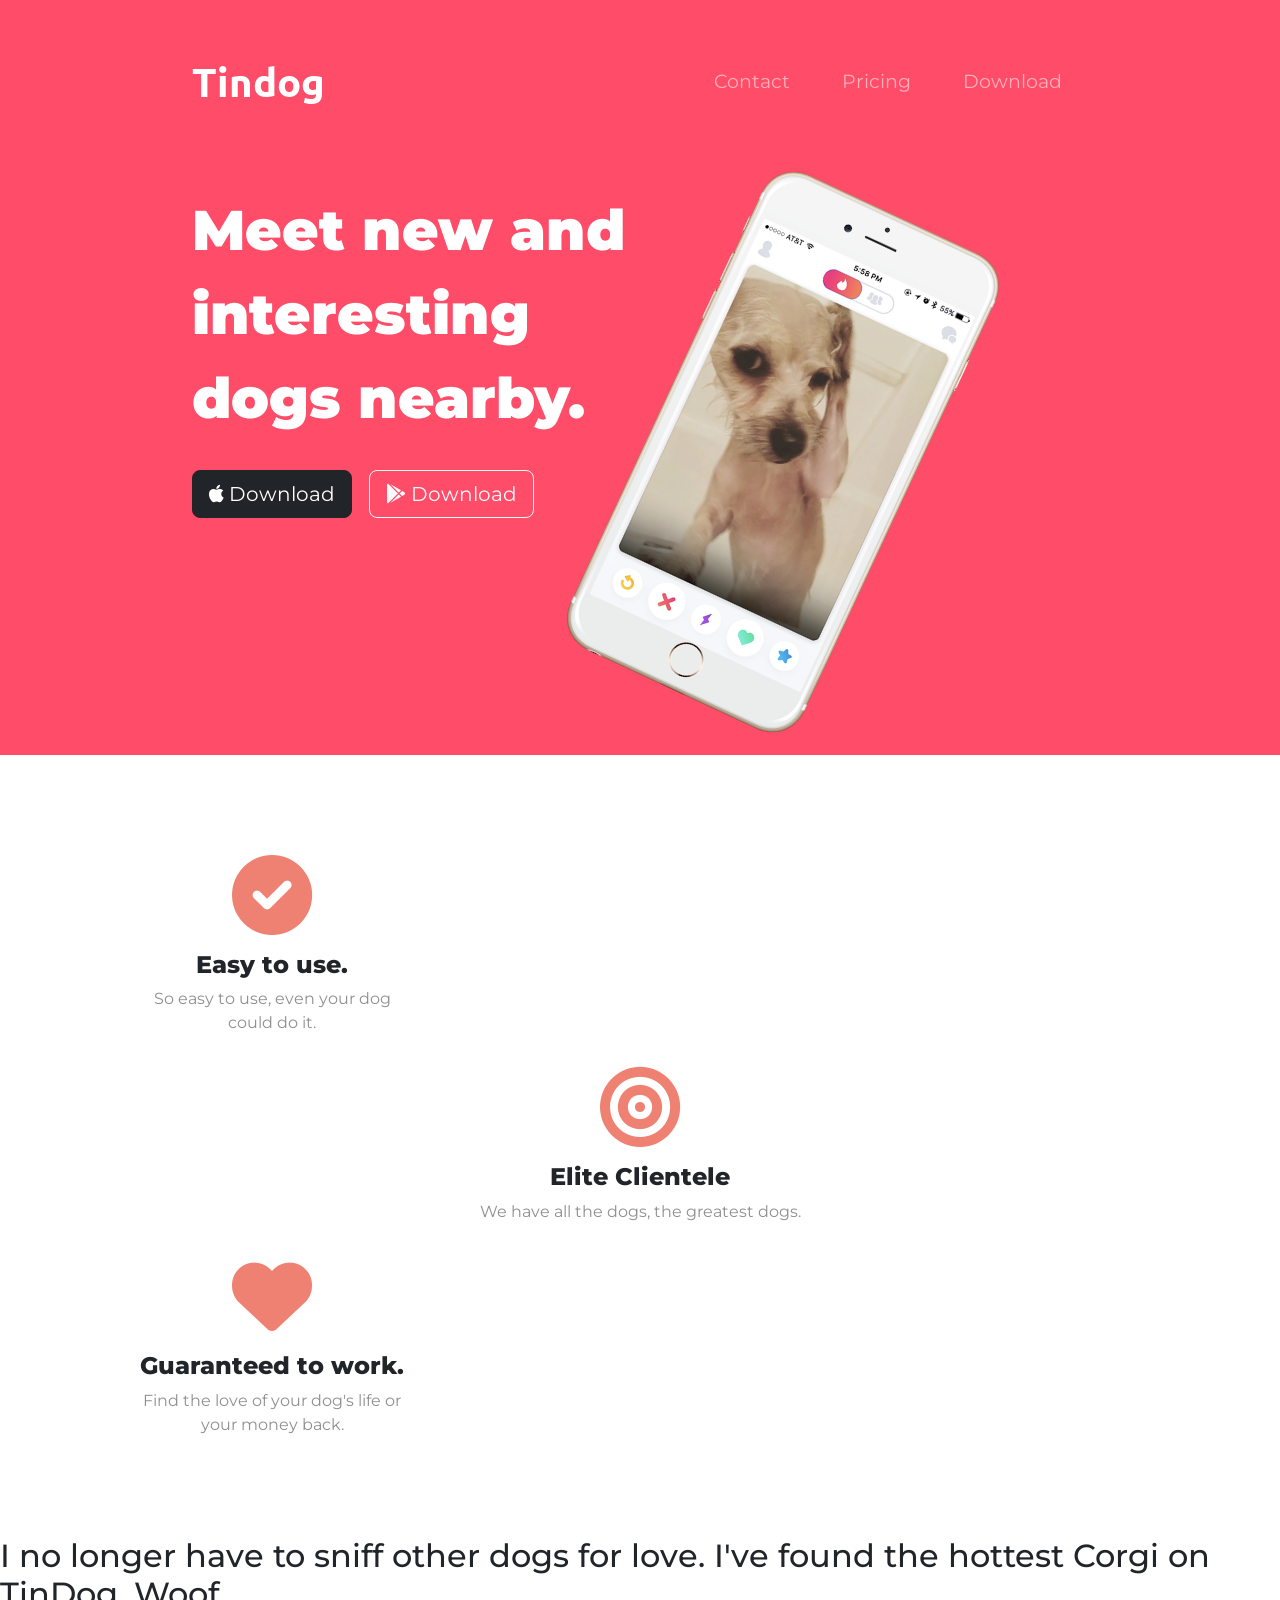
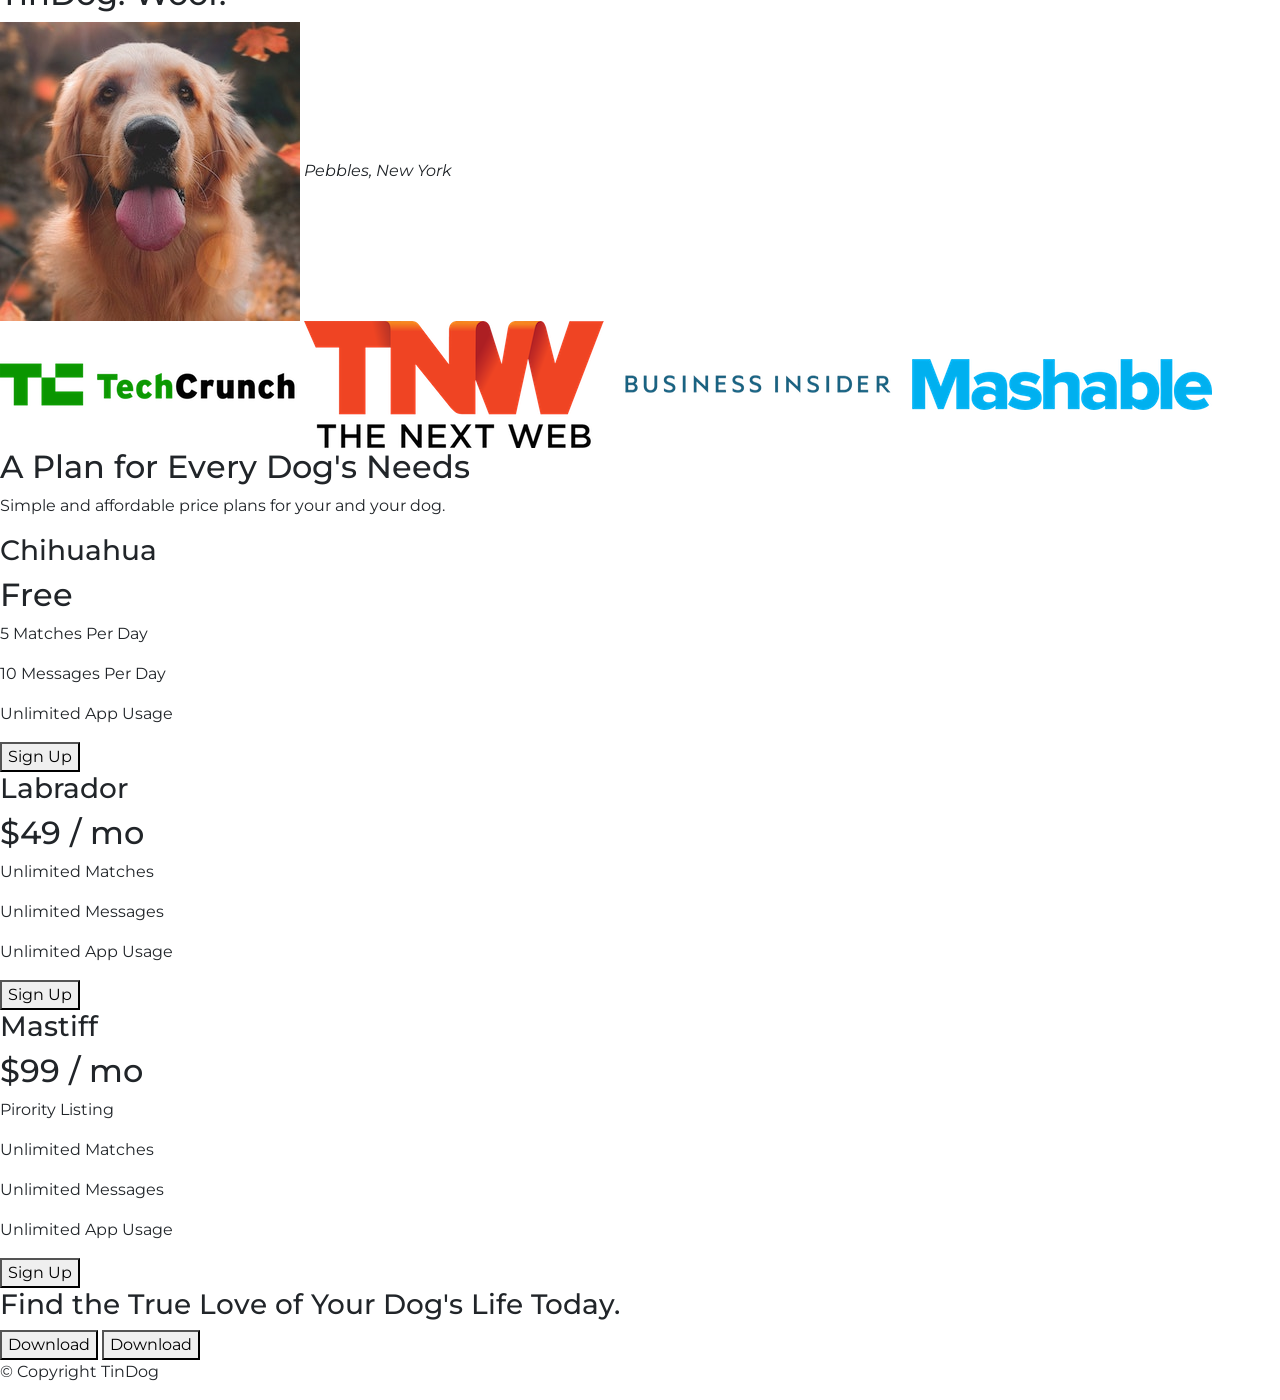
==== TinDog-Start-master/index.html @ bbd8ccd5 "tindog" ====
<!DOCTYPE html>
<html>

<head>
  <meta charset="utf-8">
  <title>TinDog</title>
  <!-- google font -->
  <link href="https://fonts.googleapis.com/css2?family=Montserrat:wght@100;300;400;500;800;900&family=Ubuntu:wght@300;400;700&display=swap" rel="stylesheet">
  <!-- font awesome -->

  <link rel="stylesheet" href="https://cdnjs.cloudflare.com/ajax/libs/font-awesome/6.0.0/css/all.min.css">
  <!-- css selector -->
  <link href="https://cdn.jsdelivr.net/npm/bootstrap@5.2.3/dist/css/bootstrap.min.css" rel="stylesheet" integrity="sha384-rbsA2VBKQhggwzxH7pPCaAqO46MgnOM80zW1RWuH61DGLwZJEdK2Kadq2F9CUG65" crossorigin="anonymous">
<script src="https://cdn.jsdelivr.net/npm/bootstrap@5.2.3/dist/js/bootstrap.bundle.min.js" integrity="sha384-kenU1KFdBIe4zVF0s0G1M5b4hcpxyD9F7jL+jjXkk+Q2h455rYXK/7HAuoJl+0I4" crossorigin="anonymous"></script>
  <!-- script -->
  <script src="https://cdn.jsdelivr.net/npm/bootstrap@5.1.3/dist/js/bootstrap.bundle.min.js" integrity="sha384-ka7Sk0Gln4gmtz2MlQnikT1wXgYsOg+OMhuP+IlRH9sENBO0LRn5q+8nbTov4+1p" crossorigin="anonymous"></script>
  <link rel="stylesheet" href="css/styles.css">

  
  
</head>

<body>

  <section id="title" ">
    <div class="container-fluid">
    <nav class="navbar  navbar-expand-lg navbar-dark">
      <a class="navbar-brand" hgef="">Tindog</a>
       <button class="navbar-toggler" type="button" data-bs-toggle="collapse" data-bs-target="#navbarSupportedContent" aria-controls="navbarSupportedContent" aria-expanded="false" aria-label="Toggle navigation">
      <span class="navbar-toggler-icon"></span>
    </button>
    <div class="collapse navbar-collapse" id="navbarSupportedContent">
      <ul class="navbar-nav ms-auto">
          <li class="nav-item">
              <a class="nav-link" href="">Contact</a>
          </li>
          <li class="nav-item">
              <a class="nav-link" href="">Pricing</a>
          </li>
          <li class="nav-item">
              <a class="nav-link" href="">Download</a>
          </li>
      </ul>
   </div>
  </nav>




    
    <div class="row">
      <div class="col-lg-6">
        <h1>Meet new and interesting dogs nearby.</h1>
        <button type="button" class="btn btn-dark btn-lg" id="down-btn"><i class="fa-brands fa-apple"></i> Download</button>
        <button type="button" class="btn btn-outline-light btn-lg" id="down-btn"><i class="fa-brands fa-google-play"></i> Download</button>
      </div>
      <div class="col-lg-6">
        <img class="phone-img" src="images/iphone6.png" alt="iphone-mockup">
      </div>
    </div>

    </div>

  </section>



  <section id="features">
    <div class="row">
      <div class="col-lg-4 " >
        <i class="fa-sharp fa-solid fa-circle-check "style="color: #ef8172;"></i>

    <h3 class="hf">Easy to use.</h3>
    <p class="pp">So easy to use, even your dog could do it.</p>

      </div>
      <div class="col-lg- hfc" >
        <i class="fa-solid fa-bullseye" style="color: #ef8172;"></i>
    <h3 class="hf">Elite Clientele</h3>
    <p class="pp">We have all the dogs, the greatest dogs.</p>

        
      </div>
      <div class="col-lg-4 hfc" >
        <i class="fa-solid fa-heart" style="color: #ef8172;"></i>
    <h3 class="hf">Guaranteed to work.</h3>
    <p class="pp">Find the love of your dog's life or your money back.</p>
      </div>


    </div>
    

    
    

  </section>


  <!-- Testimonials -->

  <section id="testimonials">

    <h2>I no longer have to sniff other dogs for love. I've found the hottest Corgi on TinDog. Woof.</h2>
    <img src="images/dog-img.jpg" alt="dog-profile">
    <em>Pebbles, New York</em>

    <!-- <h2 class="testimonial-text">My dog used to be so lonely, but with TinDog's help, they've found the love of their life. I think.</h2>
    <img class="testimonial-image" src="images/lady-img.jpg" alt="lady-profile">
    <em>Beverly, Illinois</em> -->

  </section>


  <!-- Press -->

  <section id="press">
    <img src="images/TechCrunch.png " alt="tc-logo">
    <img src="images/tnw.png" alt="tnw-logo">
    <img src="images/bizinsider.png" alt="biz-insider-logo">
    <img src="images/mashable.png" alt="mashable-logo">

  </section>


  <!-- Pricing -->

  <section id="pricing">

    <h2>A Plan for Every Dog's Needs</h2>
    <p>Simple and affordable price plans for your and your dog.</p>


    <h3>Chihuahua</h3>
    <h2>Free</h2>
    <p>5 Matches Per Day</p>
    <p>10 Messages Per Day</p>
    <p>Unlimited App Usage</p>
    <button type="button">Sign Up</button>


    <h3>Labrador</h3>
    <h2>$49 / mo</h2>
    <p>Unlimited Matches</p>
    <p>Unlimited Messages</p>
    <p>Unlimited App Usage</p>
    <button type="button">Sign Up</button>


    <h3>Mastiff</h3>
    <h2>$99 / mo</h2>
    <p>Pirority Listing</p>
    <p>Unlimited Matches</p>
    <p>Unlimited Messages</p>
    <p>Unlimited App Usage</p>
    <button type="button">Sign Up</button>

  </section>


  <!-- Call to Action -->

  <section id="cta">

    <h3>Find the True Love of Your Dog's Life Today.</h3>
    <button type="button">Download</button>
    <button type="button">Download</button>

  </section>


  <!-- Footer -->

  <footer id="footer">

    <p>© Copyright TinDog</p>

  </footer>


</body>

</html>
---- TinDog-Start-master/css/styles.css ----
body{
    font-family: 'Montserrat', sans-serif;
    
}
#title{background-color: #ff4c68;
    color: #ffffff;

}


h1{
    font-family: 'Montserrat', sans-serif;
    font-weight: 900;
    
    font-size: 3.5rem;
    line-height: 1.5;
    
}
/* Nav bar */
.navbar-brand{
    font-family: 'Ubuntu', sans-serif;
    font-size: 2.5rem;
    font-weight: bold;
}
.navbar{
    padding-bottom: 4.5rem;
}


.container-fluid{
    padding: 3% 15%;
}
.nav-item{
    padding: 0 18px;
}
.nav-link{
    font-size: 1.2rem;
    font-family: 'Montserrat', sans-serif;
    font-weight: 400;


}
/* down dutton */

#down-btn{
    margin:5% 3% 5% 0;
}
/* phone-img */
.phone-img{
    width: 60%;
    transform:rotate(25deg) ;
}


/* features */
#features{
        text-align: center;
        padding: 100px;
}
.hfc{
    padding-top: 2rem;
}

.fa-solid{
    font-size: 5rem;
    padding-bottom: 1rem;
}
.hf{
    font-size: 1.5rem;
    font-weight: 800;
}
.pp{
    width: 75%;
    margin: auto;
    color: #8f8f8f;
}
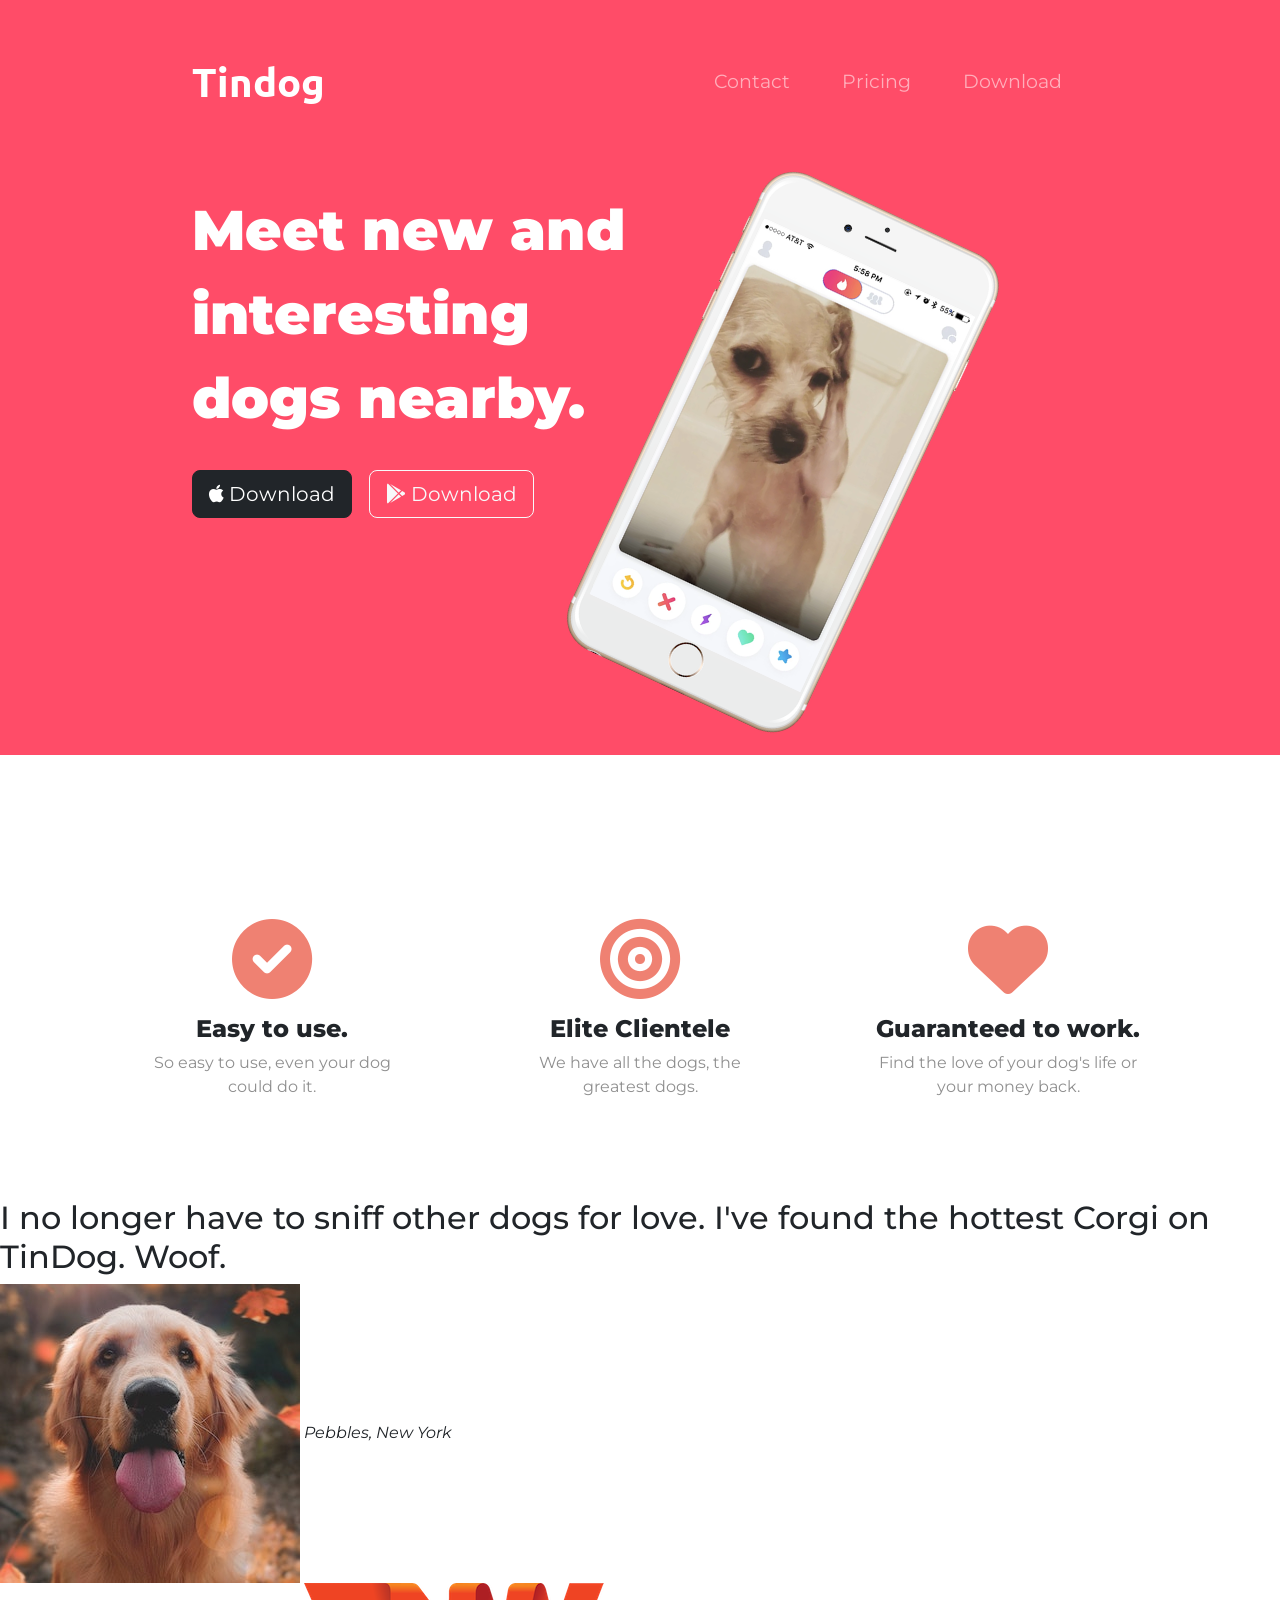
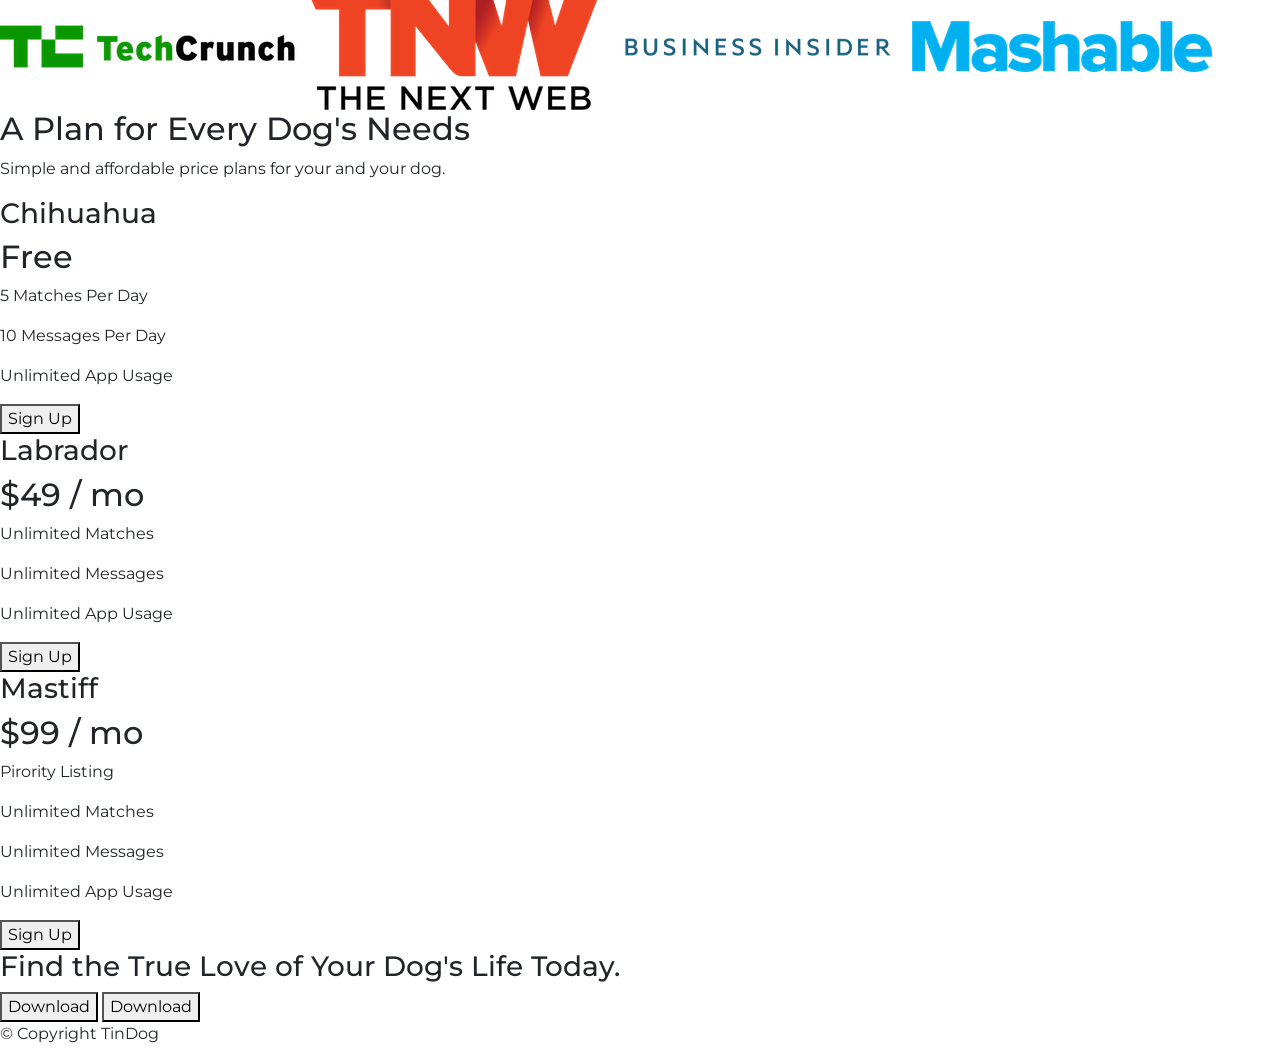
==== commit 1e561416: "features is committed" ====
--- a/TinDog-Start-master/index.html
+++ b/TinDog-Start-master/index.html
@@ -67,22 +67,22 @@
 
   <section id="features">
     <div class="row">
-      <div class="col-lg-4 " >
-        <i class="fa-sharp fa-solid fa-circle-check "style="color: #ef8172;"></i>
+      <div class="col-lg-4 hfc " >
+        <i class="fa-sharp fa-solid fa-circle-check " id="ico"></i>
 
     <h3 class="hf">Easy to use.</h3>
     <p class="pp">So easy to use, even your dog could do it.</p>
 
       </div>
-      <div class="col-lg- hfc" >
-        <i class="fa-solid fa-bullseye" style="color: #ef8172;"></i>
+      <div class="col-lg-4 hfc" >
+        <i class="fa-solid fa-bullseye" id="ico"></i>
     <h3 class="hf">Elite Clientele</h3>
     <p class="pp">We have all the dogs, the greatest dogs.</p>
 
         
       </div>
       <div class="col-lg-4 hfc" >
-        <i class="fa-solid fa-heart" style="color: #ef8172;"></i>
+        <i class="fa-solid fa-heart"id="ico"></i>
     <h3 class="hf">Guaranteed to work.</h3>
     <p class="pp">Find the love of your dog's life or your money back.</p>
       </div>
@@ -115,10 +115,10 @@
   <!-- Press -->
 
   <section id="press">
-    <img src="images/TechCrunch.png " alt="tc-logo">
-    <img src="images/tnw.png" alt="tnw-logo">
-    <img src="images/bizinsider.png" alt="biz-insider-logo">
-    <img src="images/mashable.png" alt="mashable-logo">
+    <img class="press-logo" src="images/TechCrunch.png " alt="tc-logo">
+    <img class="press-logo" src="images/tnw.png" alt="tnw-logo">
+    <img class="press-logo" src="images/bizinsider.png" alt="biz-insider-logo">
+    <img class="press-logo" src="images/mashable.png" alt="mashable-logo">
 
   </section>
 
--- a/TinDog-Start-master/css/styles.css
+++ b/TinDog-Start-master/css/styles.css
@@ -58,7 +58,7 @@
         padding: 100px;
 }
 .hfc{
-    padding-top: 2rem;
+    padding-top: 4rem;
 }
 
 .fa-solid{
@@ -73,4 +73,10 @@
     width: 75%;
     margin: auto;
     color: #8f8f8f;
+}#ico{
+    color: #ef8172;
+}
+#ico:hover{
+    color: #ff4c68;
+
 }
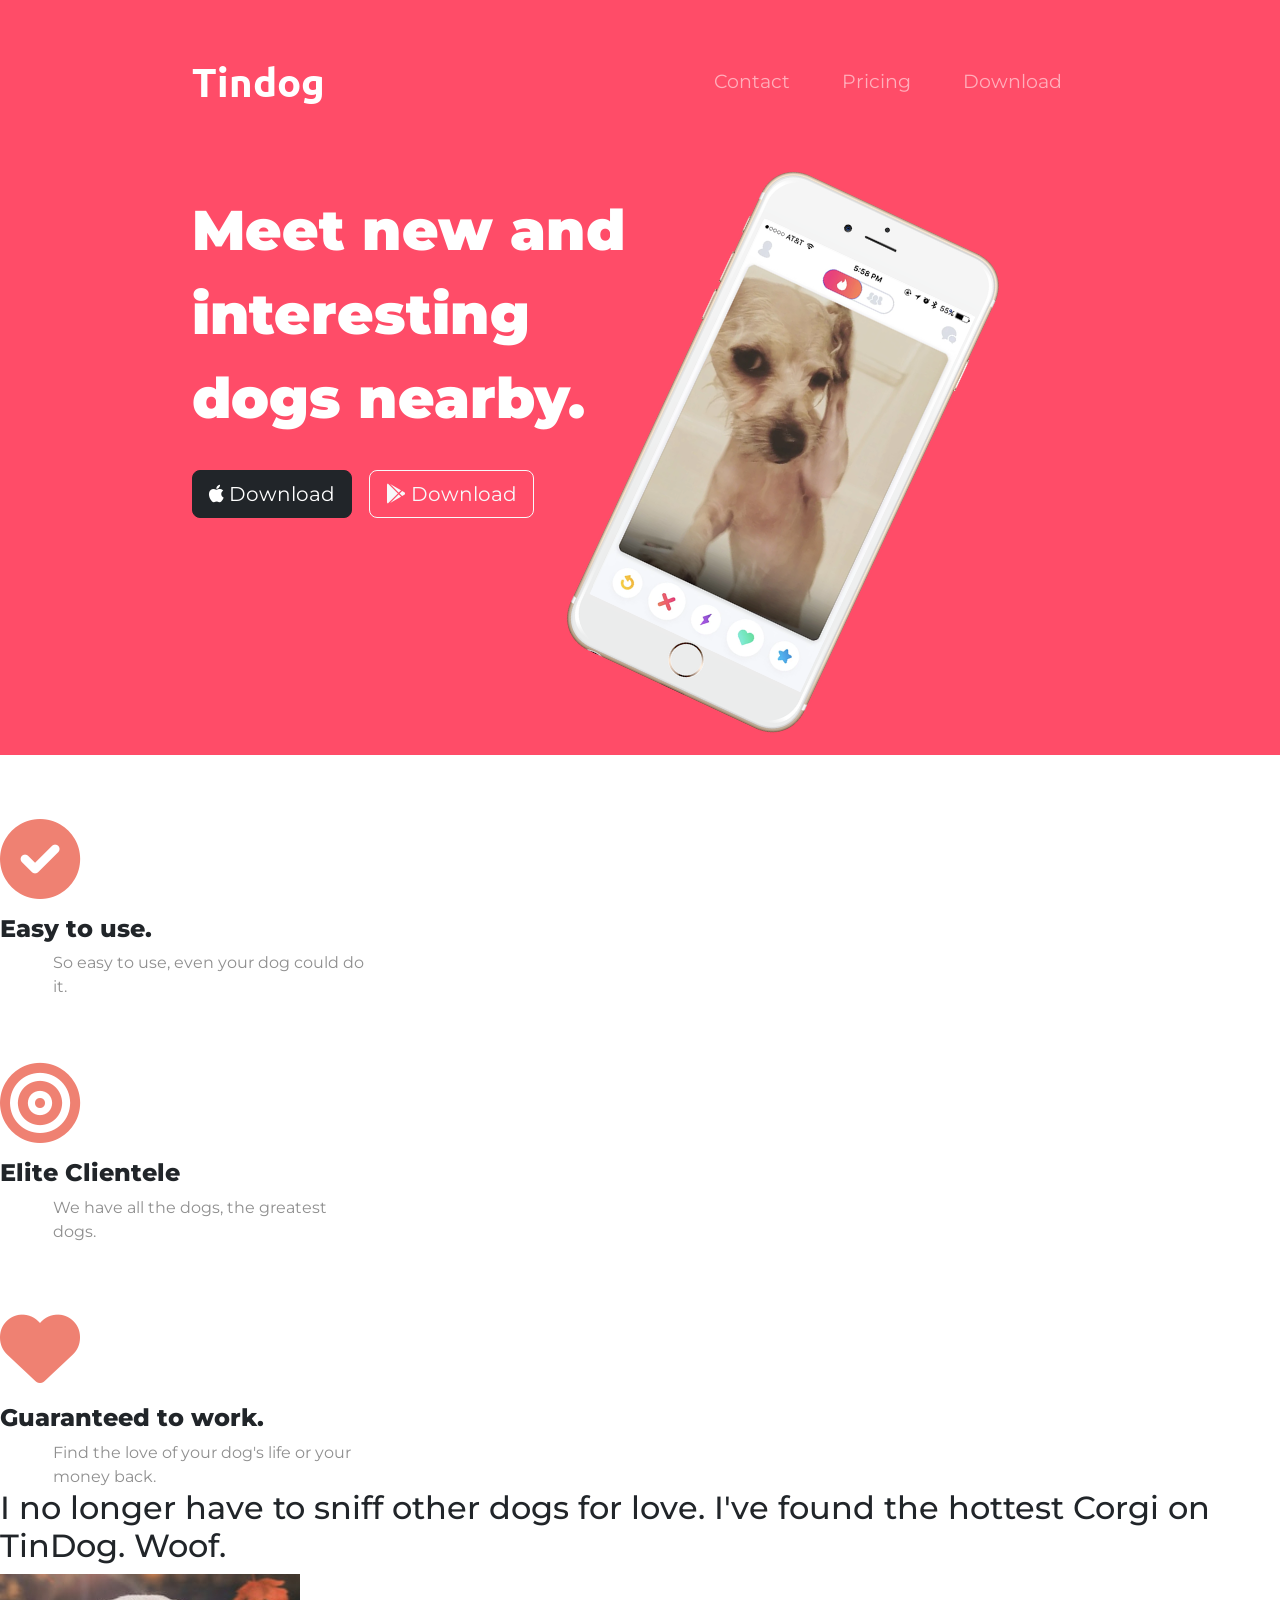
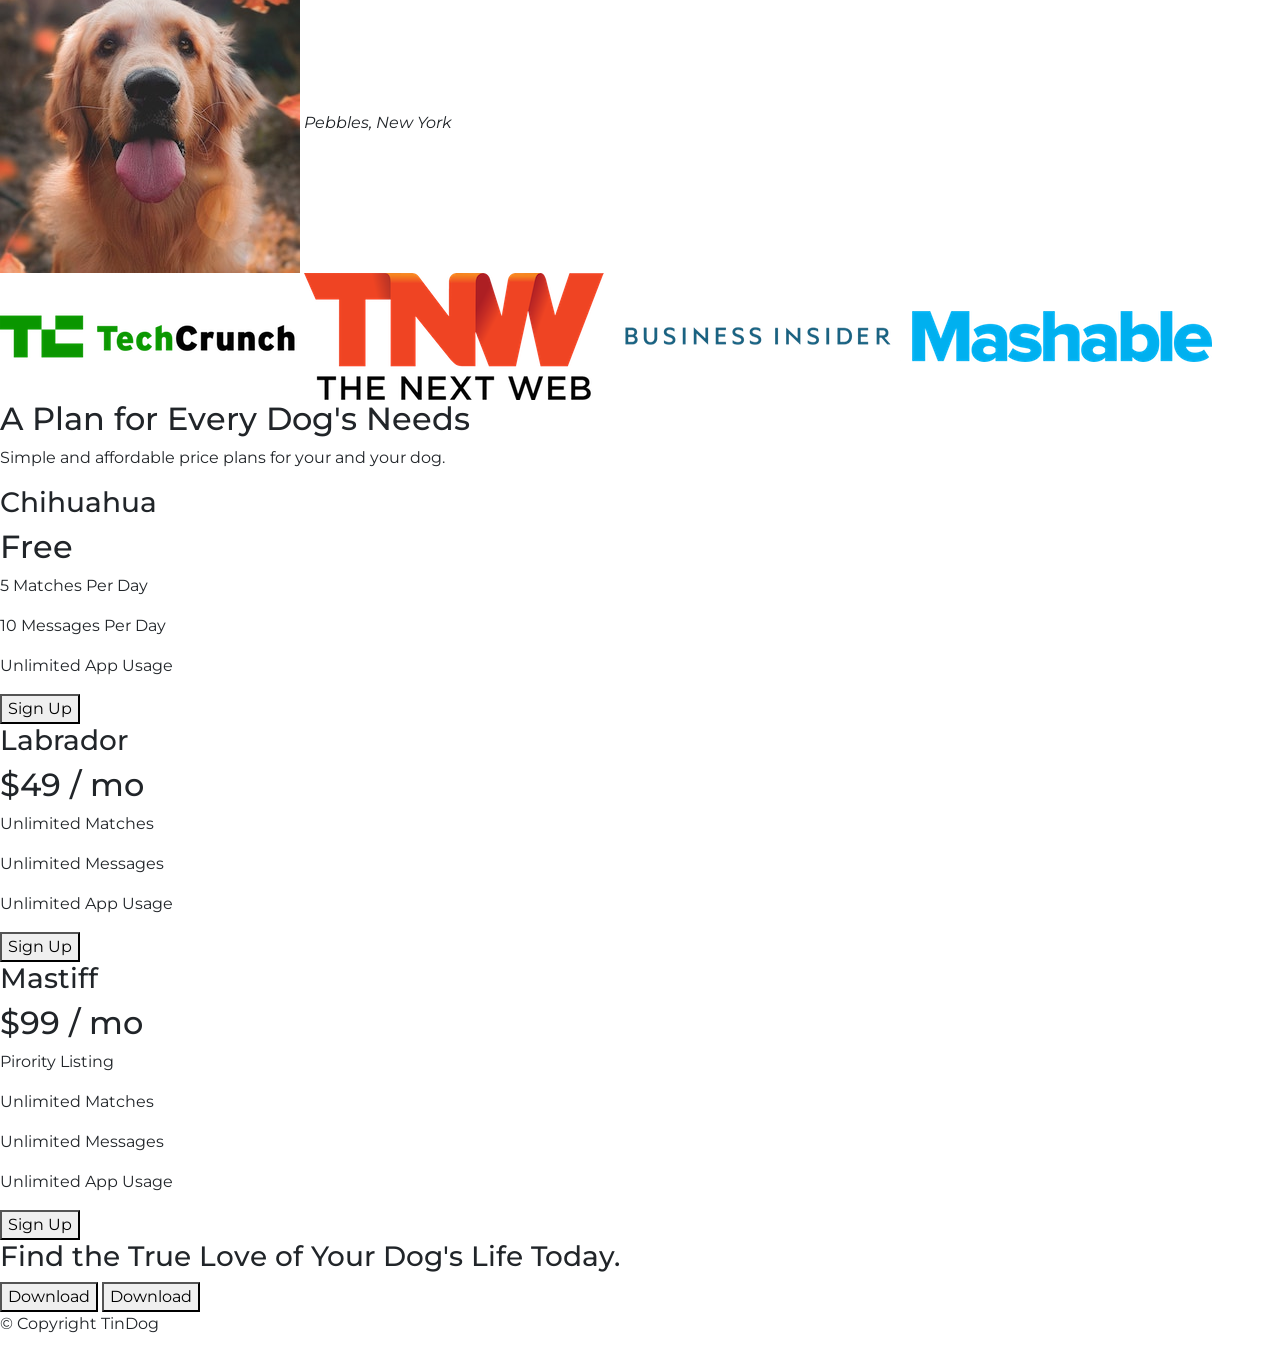
==== commit cb07896c: "files committed" ====
--- a/TinDog-Start-master/index.html
+++ b/TinDog-Start-master/index.html
@@ -65,7 +65,7 @@
 
 
 
-  <section id="features">
+  <section id="featur
     <div class="row">
       <div class="col-lg-4 hfc " >
         <i class="fa-sharp fa-solid fa-circle-check " id="ico"></i>
--- a/TinDog-Start-master/css/styles.css
+++ b/TinDog-Start-master/css/styles.css
@@ -55,7 +55,7 @@
 /* features */
 #features{
         text-align: center;
-        padding: 100px;
+        padding: 7% 15%
 }
 .hfc{
     padding-top: 4rem;
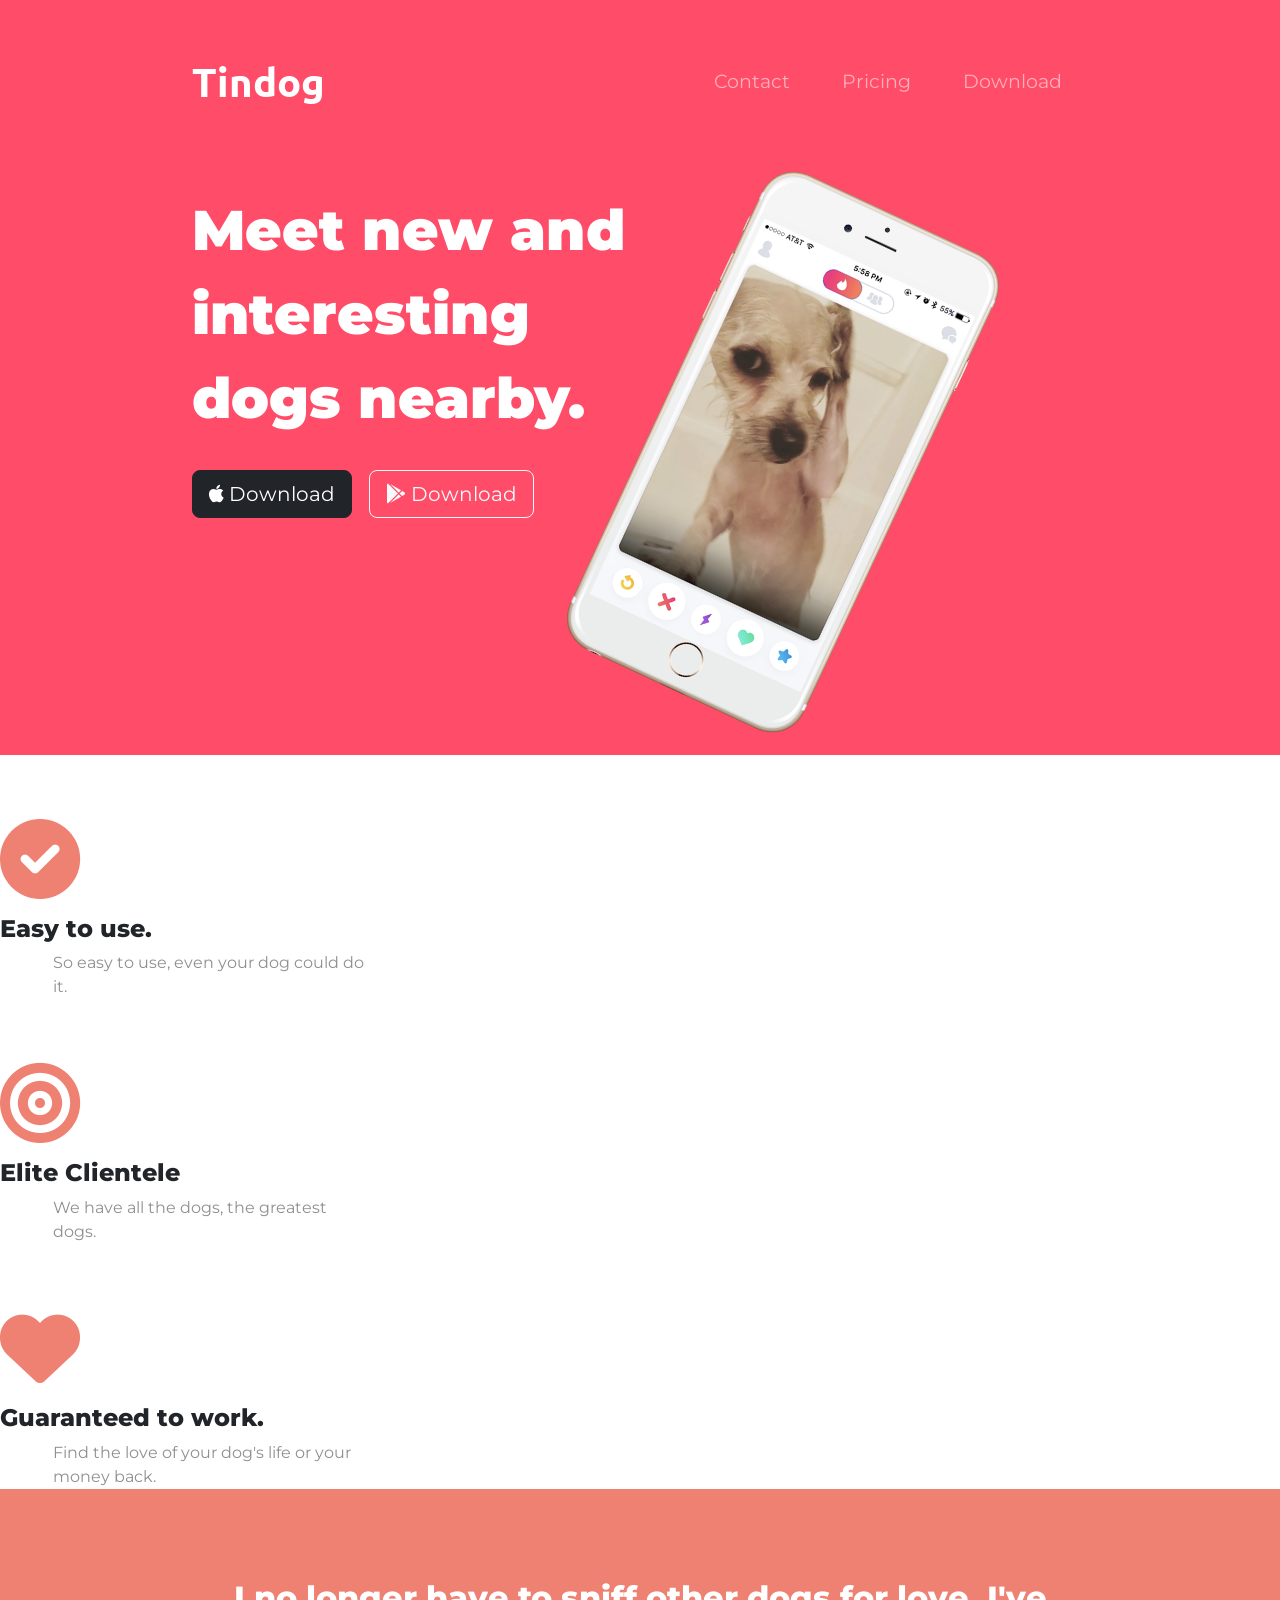
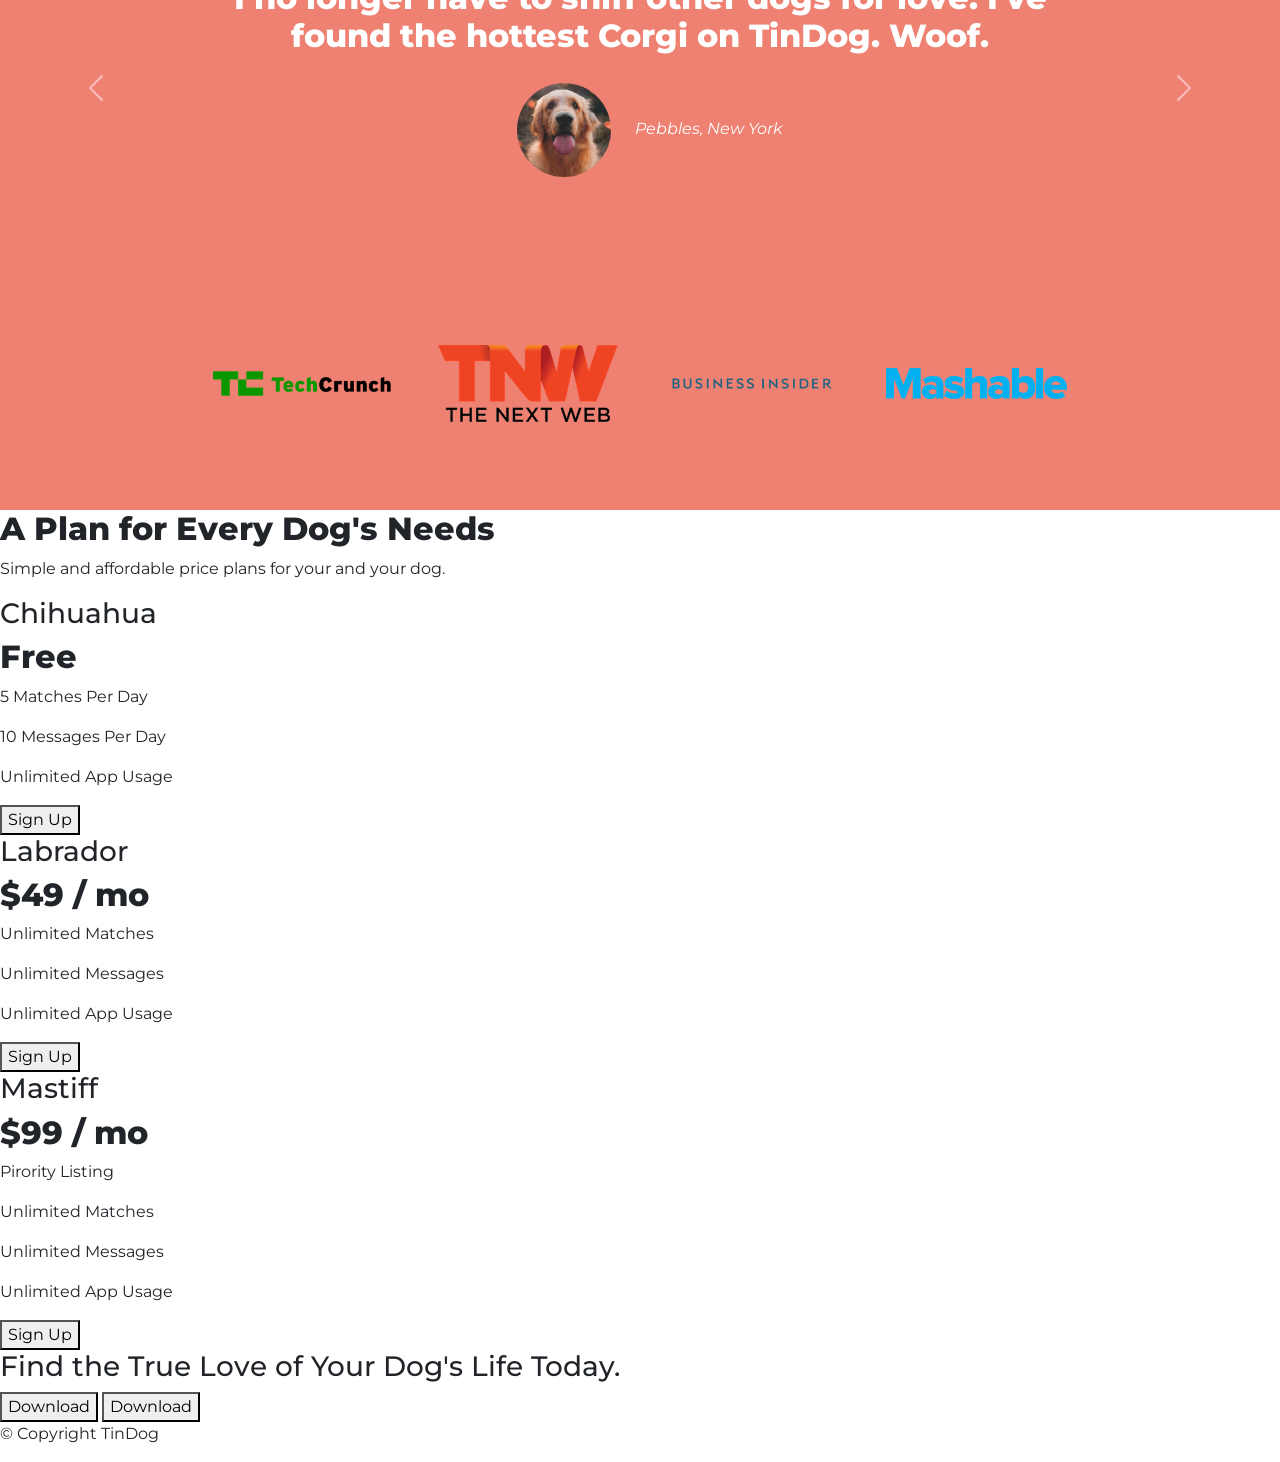
==== commit 1ad7aba1: "pricing updated" ====
--- a/TinDog-Start-master/index.html
+++ b/TinDog-Start-master/index.html
@@ -100,14 +100,33 @@
   <!-- Testimonials -->
 
   <section id="testimonials">
-
-    <h2>I no longer have to sniff other dogs for love. I've found the hottest Corgi on TinDog. Woof.</h2>
-    <img src="images/dog-img.jpg" alt="dog-profile">
-    <em>Pebbles, New York</em>
-
-    <!-- <h2 class="testimonial-text">My dog used to be so lonely, but with TinDog's help, they've found the love of their life. I think.</h2>
-    <img class="testimonial-image" src="images/lady-img.jpg" alt="lady-profile">
-    <em>Beverly, Illinois</em> -->
+    <div id="carousel" class="carousel slide" data-bs-ride="carousel">
+      <div class="carousel-inner">
+        <div class="carousel-item active" id="car">
+          <h2>I no longer have to sniff other dogs for love. I've found the hottest Corgi on TinDog. Woof.
+
+          </h2><img class="tes-img" src="images/dog-img.jpg" alt="dog-profile"> <em>Pebbles, New York</em>
+        </div>
+        <div class="carousel-item" id="car" >
+          <h2 class="testimonial-text">My dog used to be so lonely, but with TinDog's help, they've found the love of their life. I think.</h2>
+          <img class="tes-img" src="images/lady-img.jpg" alt="lady-profile">
+          <em>Beverly, Illinois</em>
+        </div>
+        
+      </div>
+      <button class="carousel-control-prev" type="button" data-bs-target="#carousel" data-bs-slide="prev">
+        <span class="carousel-control-prev-icon" aria-hidden="true"></span>
+        <span class="visually-hidden">Previous</span>
+      </button>
+      <button class="carousel-control-next" type="button" data-bs-target="#carousel" data-bs-slide="next">
+        <span class="carousel-control-next-icon" aria-hidden="true"></span>
+        <span class="visually-hidden">Next</span>
+      </button>
+    </div>
+
+    
+
+   
 
   </section>
 
--- a/TinDog-Start-master/css/styles.css
+++ b/TinDog-Start-master/css/styles.css
@@ -15,6 +15,10 @@
     font-size: 3.5rem;
     line-height: 1.5;
     
+}
+h2{
+    font-family: 'Montserrat', sans-serif;
+    font-weight: 800;
 }
 /* Nav bar */
 .navbar-brand{
@@ -79,4 +83,35 @@
 #ico:hover{
     color: #ff4c68;
 
+}
+
+/* testimonials  */
+
+#testimonials{
+    background-color: #ef8172;
+    
+    color: #ffffff;
+    line-height: 1.5;
+    text-align: center;
+    
+    
+
+}
+.tes-img{
+    width: 15%;
+    border-radius: 100%;
+    padding: 20px;
+}
+#press{
+    background-color: #ef8172;
+    text-align: center;
+    padding: 3%;
+}
+.press-logo{
+    width: 15%;
+    margin: 20px 20px 50px;
+}
+
+#car{
+    padding: 7% 15%;
 }
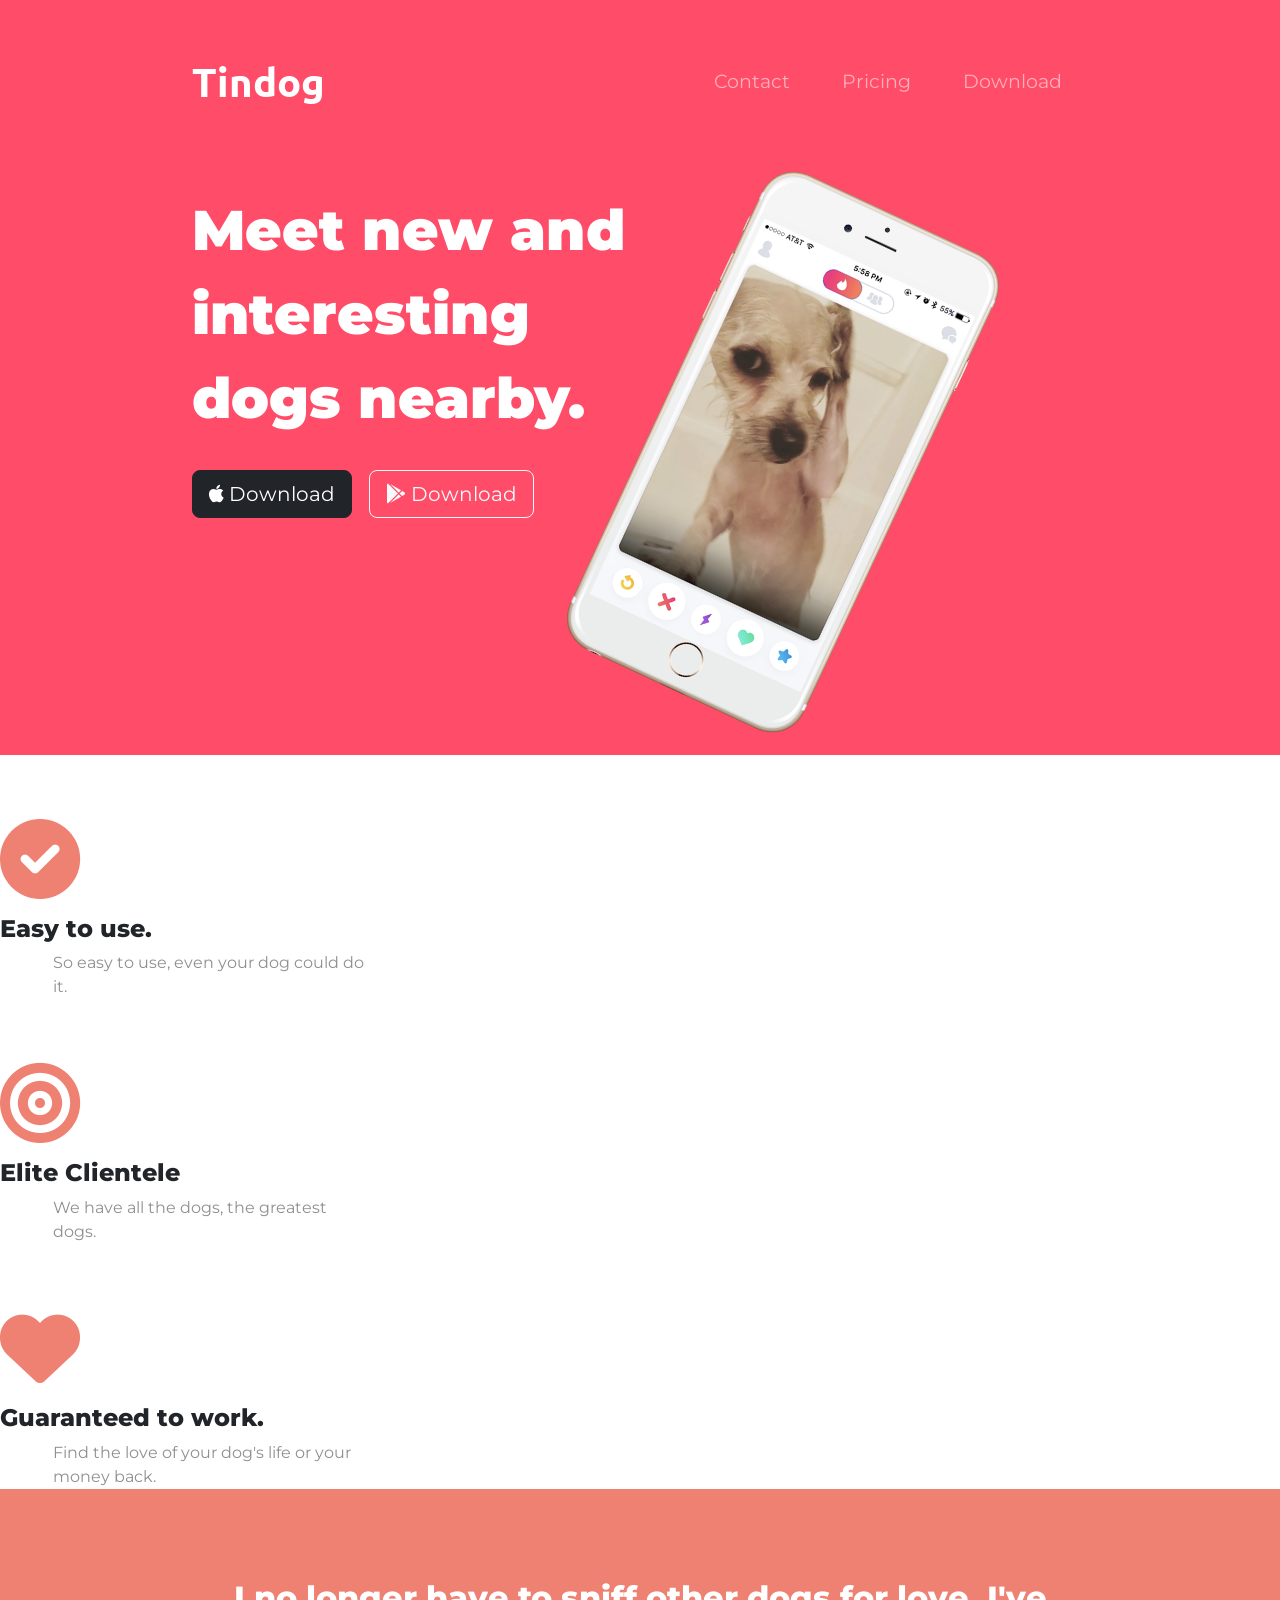
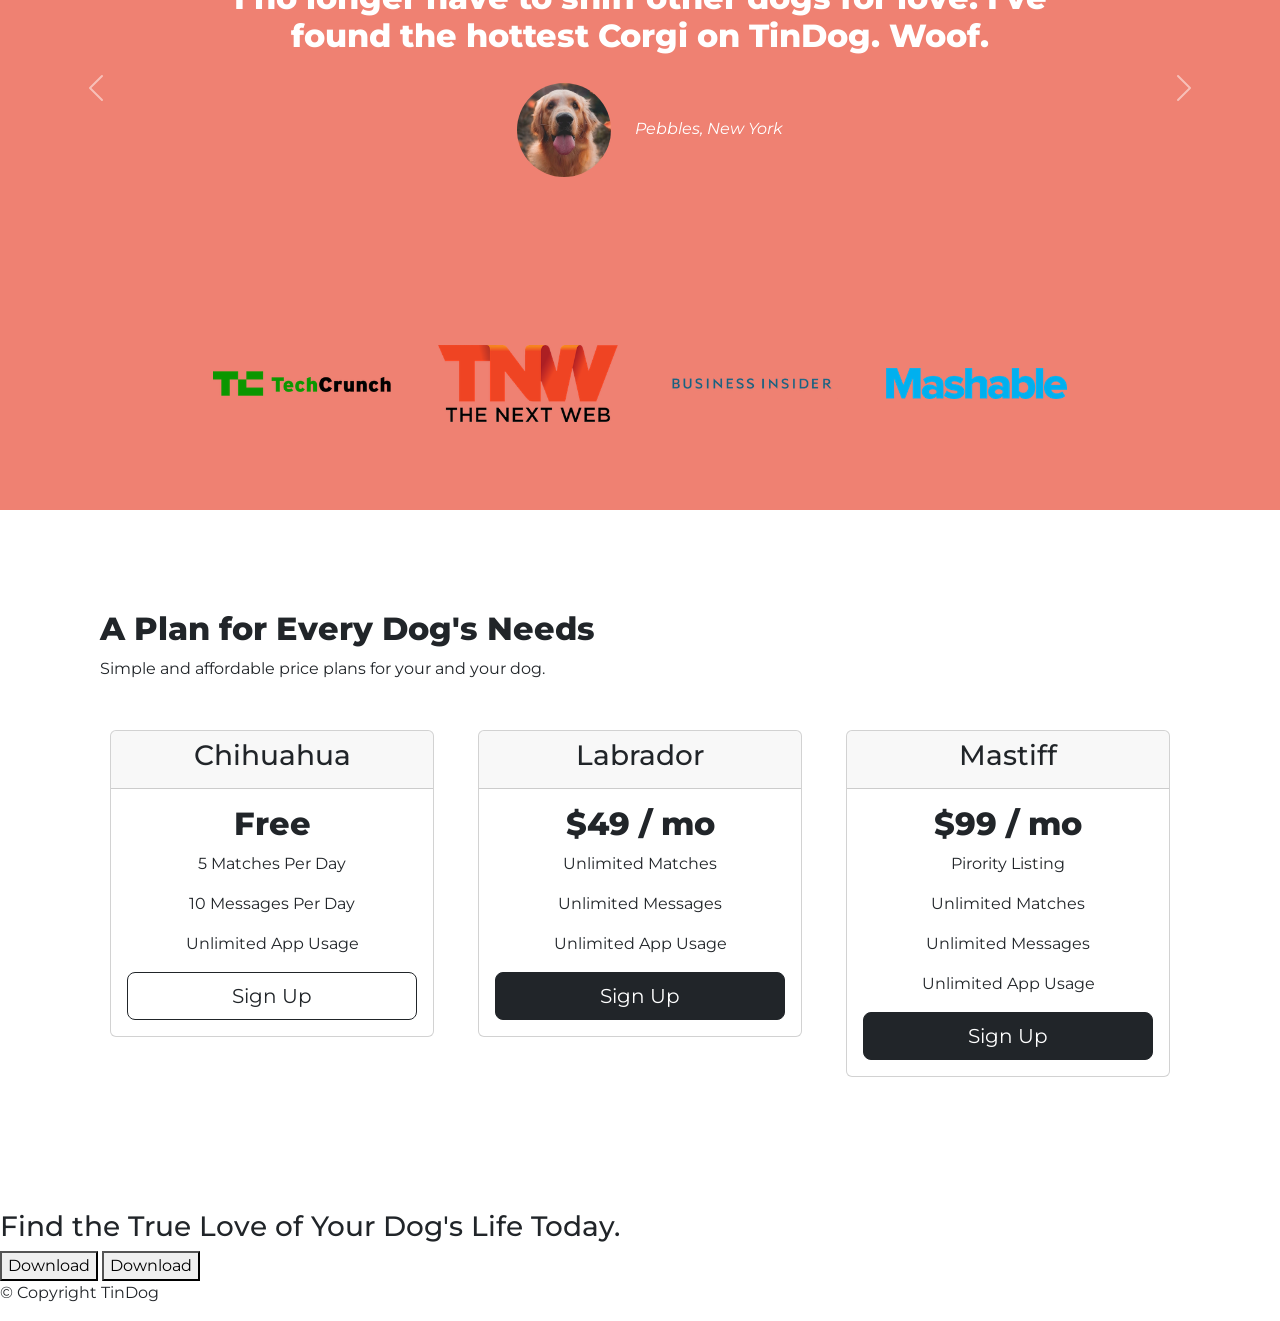
==== commit d2e7e3c9: "pricing updated" ====
--- a/TinDog-Start-master/index.html
+++ b/TinDog-Start-master/index.html
@@ -148,33 +148,76 @@
 
     <h2>A Plan for Every Dog's Needs</h2>
     <p>Simple and affordable price plans for your and your dog.</p>
-
-
-    <h3>Chihuahua</h3>
-    <h2>Free</h2>
-    <p>5 Matches Per Day</p>
-    <p>10 Messages Per Day</p>
-    <p>Unlimited App Usage</p>
-    <button type="button">Sign Up</button>
-
-
-    <h3>Labrador</h3>
-    <h2>$49 / mo</h2>
-    <p>Unlimited Matches</p>
-    <p>Unlimited Messages</p>
-    <p>Unlimited App Usage</p>
-    <button type="button">Sign Up</button>
-
-
-    <h3>Mastiff</h3>
-    <h2>$99 / mo</h2>
-    <p>Pirority Listing</p>
-    <p>Unlimited Matches</p>
-    <p>Unlimited Messages</p>
-    <p>Unlimited App Usage</p>
-    <button type="button">Sign Up</button>
-
-  </section>
+    
+<div class="row">
+ 
+  <div class="pricing-col col-lg-4 col-md-6 ">
+    <div class="card">
+      <div class="card-header">
+        <h3>Chihuahua</h3>
+      </div>
+      <div class="card-body">
+        
+        <h2>Free</h2>
+        <p>5 Matches Per Day</p>
+        <p>10 Messages Per Day</p>
+        <p>Unlimited App Usage</p>
+        <div class="d-grid">
+          <button class="btn btn-outline-dark btn-lg " type="button">Sign Up</button>
+
+        </div>
+      </div>
+    </div>
+  </div>
+
+  <div class="pricing-col col-lg-4 col-md-6 ">
+    <div class="card">
+      <div class="card-header">
+        <h3>Labrador</h3>
+      </div>
+      <div class="card-body">
+        <h2>$49 / mo</h2>
+        <p>Unlimited Matches</p>
+        <p>Unlimited Messages</p>
+        <p>Unlimited App Usage</p>
+        <div class="d-grid">
+          <button class="btn btn-dark btn-lg "type="button">Sign Up</button>
+
+        </div>
+    
+      </div>
+    </div>
+  </div>
+  
+    
+    
+<div class="pricing-col col-lg-4  ">
+  <div class="card">
+    <div class="card-header">
+      <h3>Mastiff</h3>
+    </div>
+    <div class="card-body">
+      <h2>$99 / mo</h2>
+      <p>Pirority Listing</p>
+      <p>Unlimited Matches</p>
+      <p>Unlimited Messages</p>
+      <p>Unlimited App Usage</p>
+      <div class="d-grid">
+        <button class="btn btn-lg   btn-dark  " type="button">Sign Up</button>
+
+
+      </div>
+    </div>
+  </div>
+</div>
+    
+  
+
+</div>
+    
+
+
+    </section>
 
 
   <!-- Call to Action -->
--- a/TinDog-Start-master/css/styles.css
+++ b/TinDog-Start-master/css/styles.css
@@ -114,4 +114,17 @@
 
 #car{
     padding: 7% 15%;
+}
+
+/* pricing section  */
+
+#pricing{
+    padding: 100px;
+    
+}
+
+
+.pricing-col{
+    padding: 3% 2%;
+    text-align: center;
 }
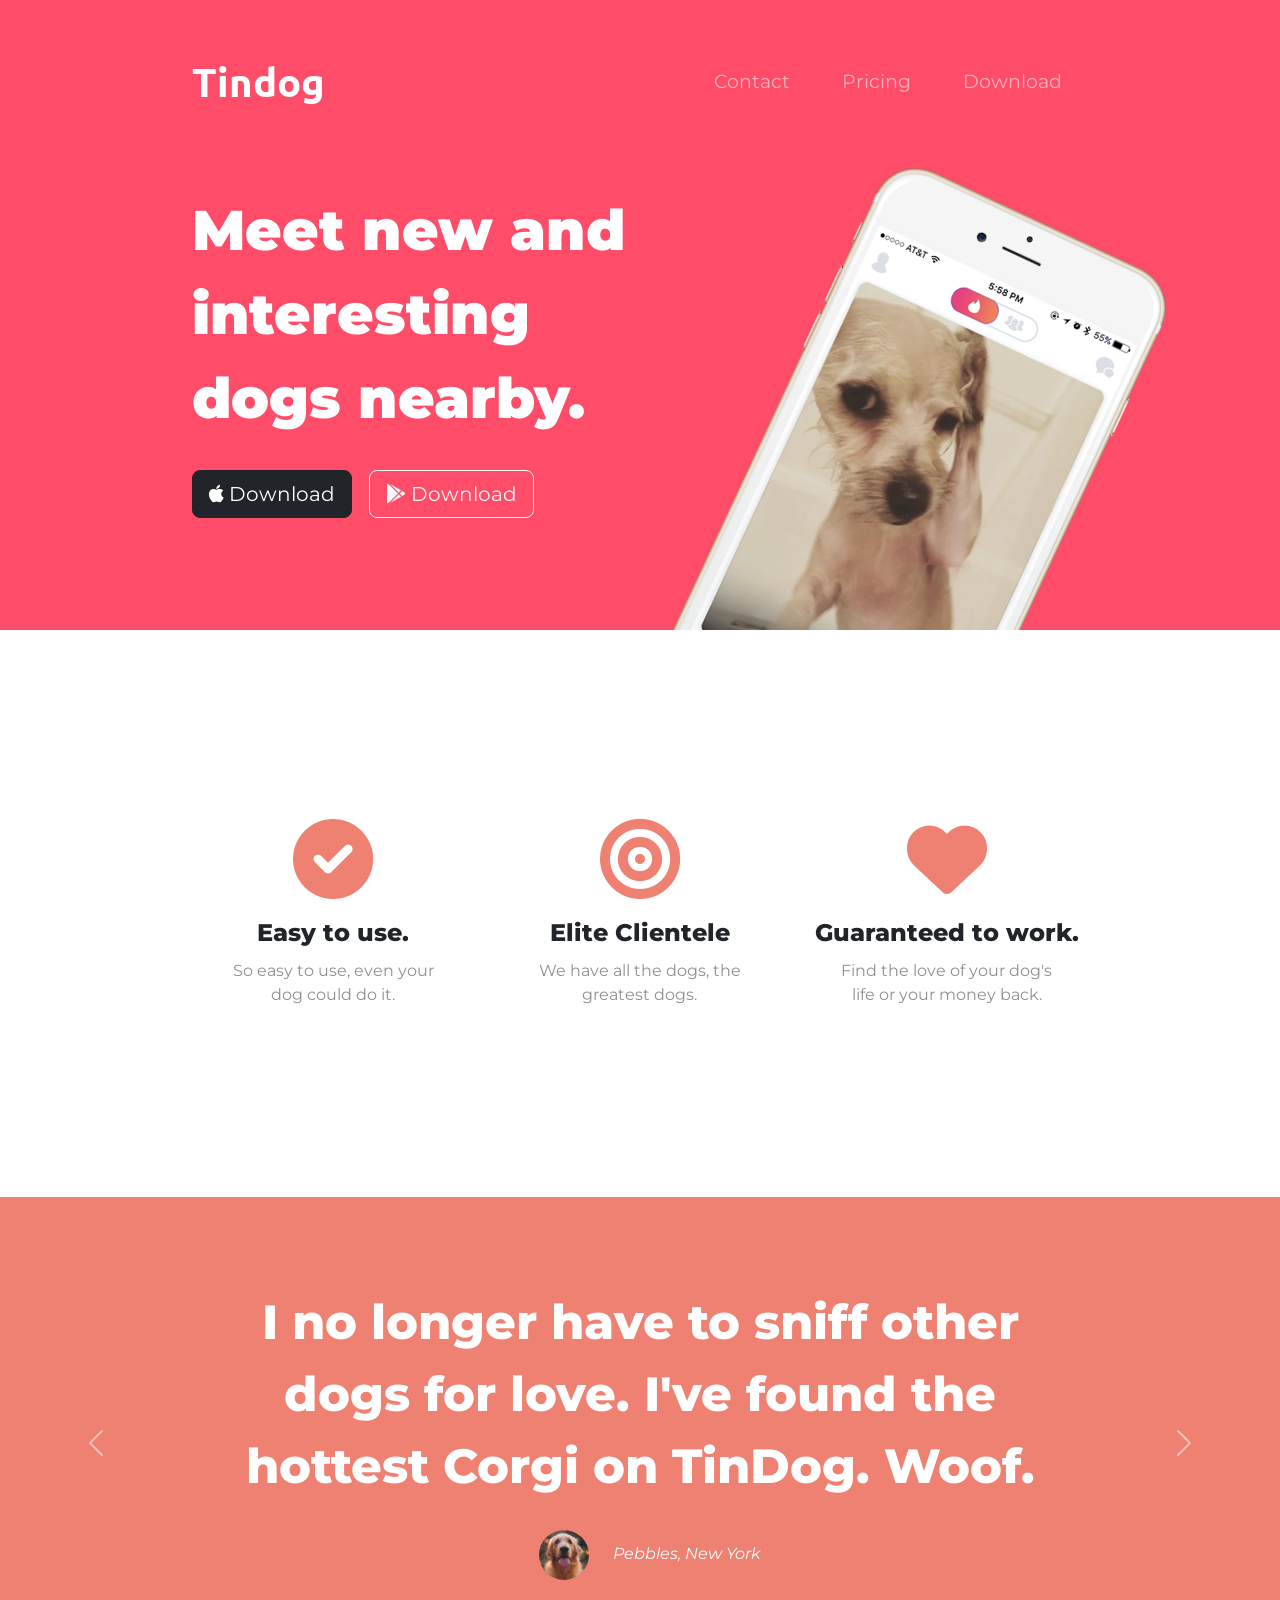
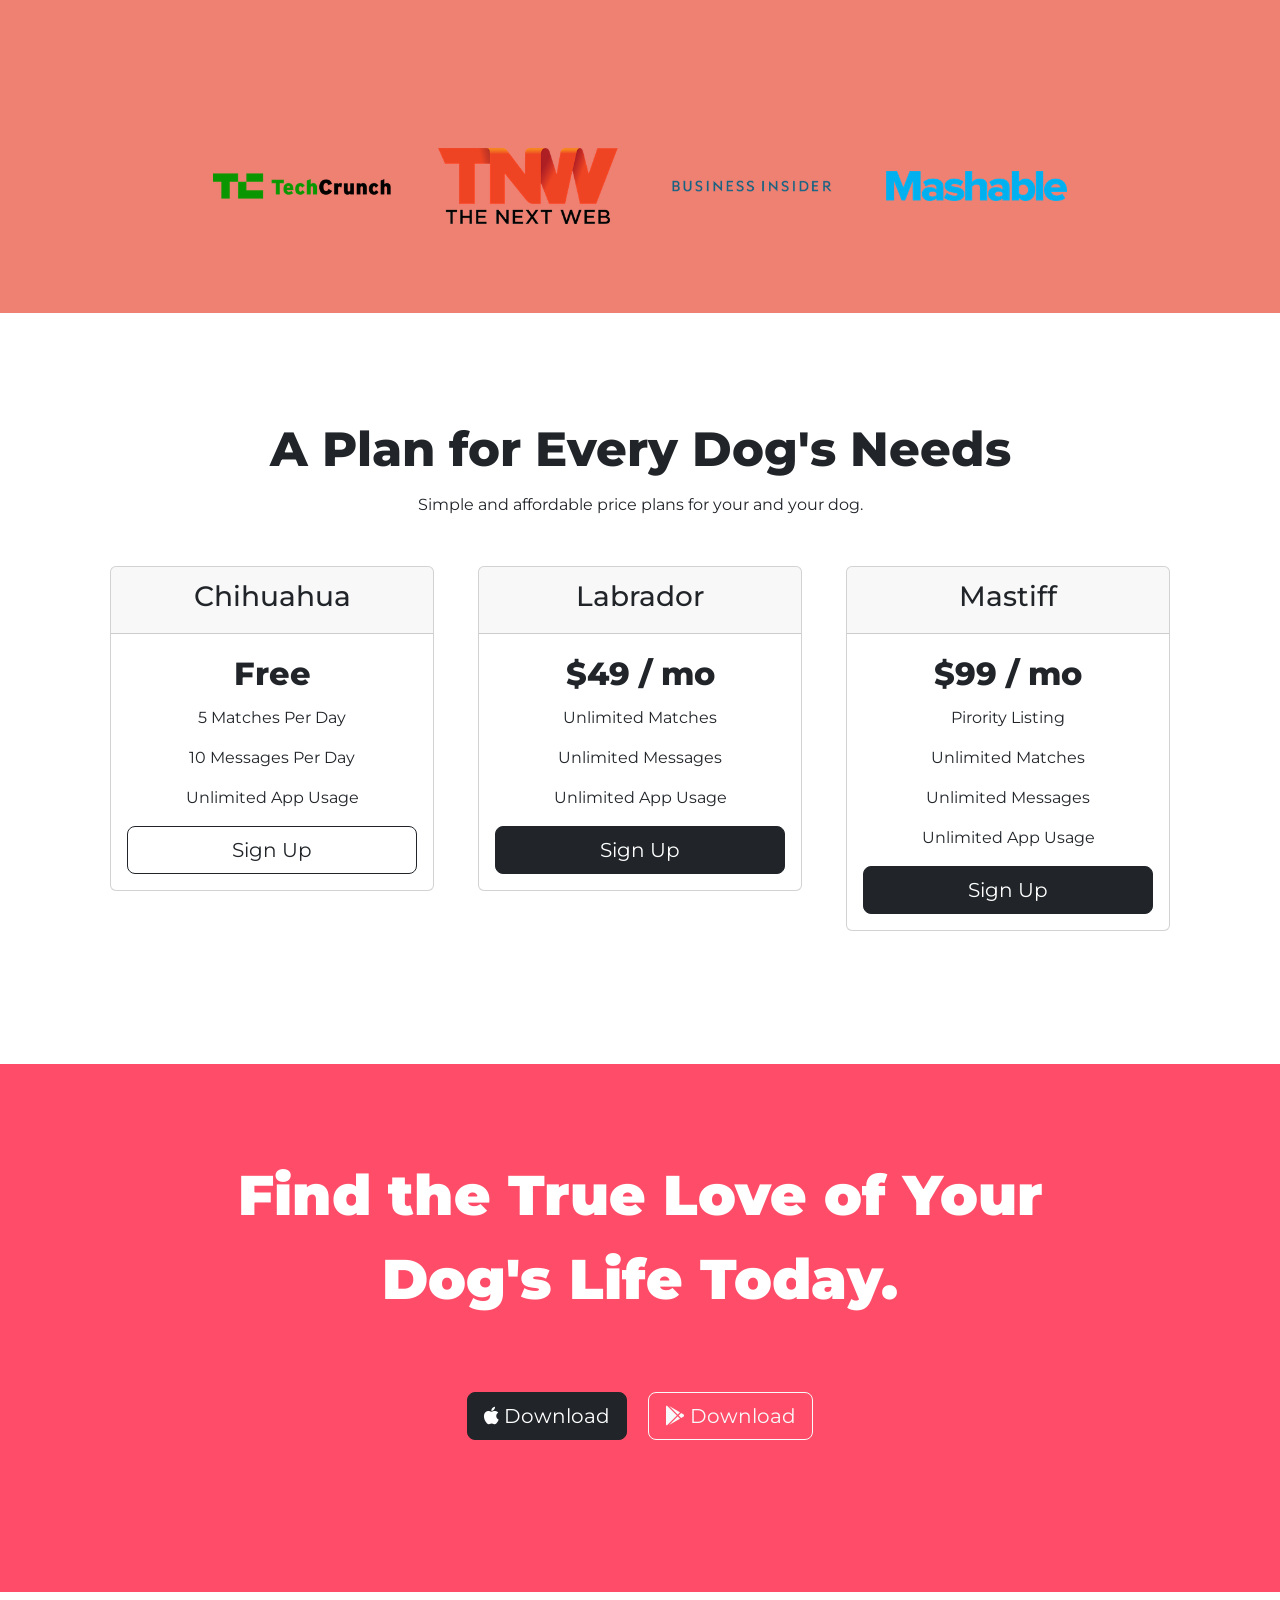
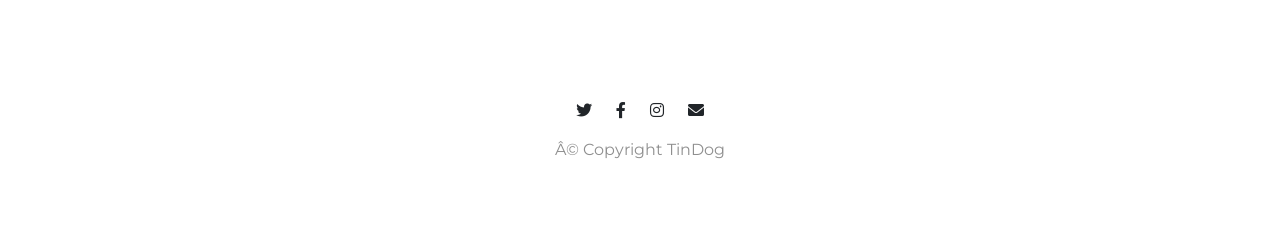
==== commit 262cbffc: "fully completed" ====
--- a/TinDog-Start-master/index.html
+++ b/TinDog-Start-master/index.html
@@ -2,19 +2,21 @@
 <html>
 
 <head>
-  <meta charset="utf-8">
   <title>TinDog</title>
+
   <!-- google font -->
   <link href="https://fonts.googleapis.com/css2?family=Montserrat:wght@100;300;400;500;800;900&family=Ubuntu:wght@300;400;700&display=swap" rel="stylesheet">
+  
   <!-- font awesome -->
-
   <link rel="stylesheet" href="https://cdnjs.cloudflare.com/ajax/libs/font-awesome/6.0.0/css/all.min.css">
+  
   <!-- css selector -->
   <link href="https://cdn.jsdelivr.net/npm/bootstrap@5.2.3/dist/css/bootstrap.min.css" rel="stylesheet" integrity="sha384-rbsA2VBKQhggwzxH7pPCaAqO46MgnOM80zW1RWuH61DGLwZJEdK2Kadq2F9CUG65" crossorigin="anonymous">
-<script src="https://cdn.jsdelivr.net/npm/bootstrap@5.2.3/dist/js/bootstrap.bundle.min.js" integrity="sha384-kenU1KFdBIe4zVF0s0G1M5b4hcpxyD9F7jL+jjXkk+Q2h455rYXK/7HAuoJl+0I4" crossorigin="anonymous"></script>
+  <script src="https://cdn.jsdelivr.net/npm/bootstrap@5.2.3/dist/js/bootstrap.bundle.min.js" integrity="sha384-kenU1KFdBIe4zVF0s0G1M5b4hcpxyD9F7jL+jjXkk+Q2h455rYXK/7HAuoJl+0I4" crossorigin="anonymous"></script>
+  <link rel="stylesheet" href="css/styles.css">
+  
   <!-- script -->
   <script src="https://cdn.jsdelivr.net/npm/bootstrap@5.1.3/dist/js/bootstrap.bundle.min.js" integrity="sha384-ka7Sk0Gln4gmtz2MlQnikT1wXgYsOg+OMhuP+IlRH9sENBO0LRn5q+8nbTov4+1p" crossorigin="anonymous"></script>
-  <link rel="stylesheet" href="css/styles.css">
 
   
   
@@ -22,94 +24,98 @@
 
 <body>
 
-  <section id="title" ">
+  <!-- section -->
+
+  <section class="coloured-section" id="title">
+
+    <!-- navbar -->
+
     <div class="container-fluid">
-    <nav class="navbar  navbar-expand-lg navbar-dark">
-      <a class="navbar-brand" hgef="">Tindog</a>
-       <button class="navbar-toggler" type="button" data-bs-toggle="collapse" data-bs-target="#navbarSupportedContent" aria-controls="navbarSupportedContent" aria-expanded="false" aria-label="Toggle navigation">
-      <span class="navbar-toggler-icon"></span>
-    </button>
-    <div class="collapse navbar-collapse" id="navbarSupportedContent">
-      <ul class="navbar-nav ms-auto">
-          <li class="nav-item">
-              <a class="nav-link" href="">Contact</a>
-          </li>
-          <li class="nav-item">
-              <a class="nav-link" href="">Pricing</a>
-          </li>
-          <li class="nav-item">
-              <a class="nav-link" href="">Download</a>
-          </li>
-      </ul>
-   </div>
-  </nav>
-
-
-
-
-    
-    <div class="row">
+      <nav class="navbar  navbar-expand-lg navbar-dark">
+        <a class="navbar-brand" hgef="">Tindog</a>
+          <button class="navbar-toggler" type="button" data-bs-toggle="collapse" data-bs-target="#navbarSupportedContent" aria-controls="navbarSupportedContent" aria-expanded="false" aria-label="Toggle navigation">
+            <span class="navbar-toggler-icon"></span>
+          </button>
+        <div class="collapse navbar-collapse" id="navbarSupportedContent">
+          <ul class="navbar-nav ms-auto">
+              <li class="nav-item">
+                  <a class="nav-link" href="#footer">Contact</a>
+              </li>
+              <li class="nav-item">
+                  <a class="nav-link" href="#pricing">Pricing</a>
+              </li>
+              <li class="nav-item">
+                  <a class="nav-link" href="#cta">Download</a>
+              </li>
+          </ul>
+        </div>
+      </nav>
+
+<!-- title section -->
+
+      <div class="row">
       <div class="col-lg-6">
-        <h1>Meet new and interesting dogs nearby.</h1>
-        <button type="button" class="btn btn-dark btn-lg" id="down-btn"><i class="fa-brands fa-apple"></i> Download</button>
-        <button type="button" class="btn btn-outline-light btn-lg" id="down-btn"><i class="fa-brands fa-google-play"></i> Download</button>
+        <h1 class="big-title">Meet new and interesting dogs nearby.</h1>
+        <button type="button" class="btn btn-dark btn-lg" id="download-button"><i class="fa-brands fa-apple"></i> Download</button>
+        <button type="button" class="btn btn-outline-light btn-lg" id="download-button"><i class="fa-brands fa-google-play"></i> Download</button>
       </div>
       <div class="col-lg-6">
         <img class="phone-img" src="images/iphone6.png" alt="iphone-mockup">
       </div>
     </div>
-
-    </div>
-
-  </section>
-
-
-
-  <section id="featur
+  
+
+  </section>
+
+
+<!-- features section -->
+
+  <section class="white-section" id="features">
+    <div class=" container-fluid">
     <div class="row">
-      <div class="col-lg-4 hfc " >
-        <i class="fa-sharp fa-solid fa-circle-check " id="ico"></i>
-
-    <h3 class="hf">Easy to use.</h3>
-    <p class="pp">So easy to use, even your dog could do it.</p>
-
-      </div>
-      <div class="col-lg-4 hfc" >
-        <i class="fa-solid fa-bullseye" id="ico"></i>
-    <h3 class="hf">Elite Clientele</h3>
-    <p class="pp">We have all the dogs, the greatest dogs.</p>
+      <div class="col-lg-4" >
+        <i class="fa-sharp fa-solid fa-circle-check " id="features-icon"></i>
+
+    <h3 class="feature-heading">Easy to use.</h3>
+    <p class="features-discription">So easy to use, even your dog could do it.</p>
+
+      </div>
+      <div class="col-lg-4" >
+        <i class="fa-solid fa-bullseye" id="features-icon"></i>
+    <h3 class="feature-heading">Elite Clientele</h3>
+    <p class="features-discription">We have all the dogs, the greatest dogs.</p>
 
         
       </div>
-      <div class="col-lg-4 hfc" >
-        <i class="fa-solid fa-heart"id="ico"></i>
-    <h3 class="hf">Guaranteed to work.</h3>
-    <p class="pp">Find the love of your dog's life or your money back.</p>
-      </div>
-
-
-    </div>
-    
-
-    
-    
-
+      <div class="col-lg-4" >
+        <i class="fa-solid fa-heart"id="features-icon"></i>
+    <h3 class="feature-heading">Guaranteed to work.</h3>
+    <p class="features-discription">Find the love of your dog's life or your money back.</p>
+      </div>
+
+
+    </div>
+    
+
+    
+    
+  </div>
   </section>
 
 
   <!-- Testimonials -->
 
-  <section id="testimonials">
+  <section class="coloured-section" id="testimonials">
     <div id="carousel" class="carousel slide" data-bs-ride="carousel">
       <div class="carousel-inner">
-        <div class="carousel-item active" id="car">
+        <div class="carousel-item active" id="card">
           <h2>I no longer have to sniff other dogs for love. I've found the hottest Corgi on TinDog. Woof.
 
-          </h2><img class="tes-img" src="images/dog-img.jpg" alt="dog-profile"> <em>Pebbles, New York</em>
-        </div>
-        <div class="carousel-item" id="car" >
+          </h2><img class="testimonial-img" src="images/dog-img.jpg" alt="dog-profile"> <em>Pebbles, New York</em>
+        </div>
+        <div class="carousel-item" id="card" >
           <h2 class="testimonial-text">My dog used to be so lonely, but with TinDog's help, they've found the love of their life. I think.</h2>
-          <img class="tes-img" src="images/lady-img.jpg" alt="lady-profile">
+          <img class="testimonial-img" src="images/lady-img.jpg" alt="lady-profile">
           <em>Beverly, Illinois</em>
         </div>
         
@@ -144,9 +150,9 @@
 
   <!-- Pricing -->
 
-  <section id="pricing">
-
-    <h2>A Plan for Every Dog's Needs</h2>
+  <section class="white-section" id="pricing">
+
+    <h2 class="price-text">A Plan for Every Dog's Needs</h2>
     <p>Simple and affordable price plans for your and your dog.</p>
     
 <div class="row">
@@ -222,21 +228,26 @@
 
   <!-- Call to Action -->
 
-  <section id="cta">
-
-    <h3>Find the True Love of Your Dog's Life Today.</h3>
-    <button type="button">Download</button>
-    <button type="button">Download</button>
-
+  <section class="coloured-section" id="cta">
+    <div class="container-fluid">
+      <h3 class="big-title">Find the True Love of Your Dog's Life Today.</h3>
+    <button type="button" class="btn btn-dark btn-lg" id="cta-button"><i class="fa-brands fa-apple"></i> Download</button>
+    <button type="button" class="btn btn-outline-light btn-lg" id="cta-button"><i class="fa-brands fa-google-play"></i> Download</button>
+    </div>
   </section>
 
 
   <!-- Footer -->
 
-  <footer id="footer">
-
-    <p>© Copyright TinDog</p>
-
+  <footer class="white-section" id="footer">
+    <div class="container-fluid">
+        <i class="fa-brands fa-twitter footer-icon"></i>
+        <i class="fa-brands fa-facebook-f footer-icon"></i>
+        <i class="fa-brands fa-instagram footer-icon"></i>
+        <i class="fa-solid fa-envelope footer-icon"></i>
+
+    <p class="footer-copright">© Copyright TinDog</p>
+  </div>
   </footer>
 
 
--- a/TinDog-Start-master/css/styles.css
+++ b/TinDog-Start-master/css/styles.css
@@ -1,86 +1,120 @@
+/* general Tags */
+
 body{
     font-family: 'Montserrat', sans-serif;
+    text-align: center;
     
 }
-#title{background-color: #ff4c68;
+
+h1,h2,h3,h4,h5,h6{
+    font-family: 'Montserrat', sans-serif;
+}
+
+h2{
+    font-weight: 800;
+    line-height: 1.5;    
+}
+
+h3{
+    line-height: 1.5;
+}
+
+/* Common Class */
+
+.big-title{
+    font-weight: 900;
+    font-size: 3.5rem;
+    line-height: 1.5;
+}
+.price-text{
+    font-size: 3rem;
+}
+
+.container-fluid{
+    padding: 7% 15% ;
+}
+
+/* Setion */
+
+.coloured-section{
+    background-color: #ff4c68;
     color: #ffffff;
 
 }
 
+.white-section{
+    background-color:#ffffff;
+}
 
-h1{
-    font-family: 'Montserrat', sans-serif;
-    font-weight: 900;
-    
-    font-size: 3.5rem;
-    line-height: 1.5;
-    
+/* Title section */
+
+#title .container-fluid{
+    padding-top: 3%;
+    text-align: left;
 }
-h2{
-    font-family: 'Montserrat', sans-serif;
-    font-weight: 800;
-}
+
 /* Nav bar */
+
 .navbar-brand{
     font-family: 'Ubuntu', sans-serif;
     font-size: 2.5rem;
     font-weight: bold;
 }
+
 .navbar{
     padding-bottom: 4.5rem;
 }
 
-
-.container-fluid{
-    padding: 3% 15%;
-}
 .nav-item{
     padding: 0 18px;
 }
+
 .nav-link{
     font-size: 1.2rem;
-    font-family: 'Montserrat', sans-serif;
     font-weight: 400;
+    text-align: left;
+}
 
+/* download dutton */
 
-}
-/* down dutton */
-
-#down-btn{
+#download-button{
     margin:5% 3% 5% 0;
 }
+
 /* phone-img */
+
 .phone-img{
-    width: 60%;
+    width: 25%;
     transform:rotate(25deg) ;
+    position:absolute;
+    right: 17%
 }
 
+/* features */
 
-/* features */
 #features{
-        text-align: center;
-        padding: 7% 15%
-}
-.hfc{
-    padding-top: 4rem;
+    padding: 100px 0;
+    position: relative;
 }
 
-.fa-solid{
+.feature-heading{
+    font-size: 1.5rem;
+    font-weight: 800;
+}
+
+.features-discription, .footer-copright{
+    width: 75%;
+    margin: auto;
+    color: #8f8f8f;
+}
+
+#features-icon{
+    color: #ef8172;
     font-size: 5rem;
     padding-bottom: 1rem;
 }
-.hf{
-    font-size: 1.5rem;
-    font-weight: 800;
-}
-.pp{
-    width: 75%;
-    margin: auto;
-    color: #8f8f8f;
-}#ico{
-    color: #ef8172;
-}
-#ico:hover{
+
+#features-icon:hover{
     color: #ff4c68;
 
 }
@@ -89,30 +123,29 @@
 
 #testimonials{
     background-color: #ef8172;
-    
-    color: #ffffff;
-    line-height: 1.5;
-    text-align: center;
-    
-    
+}
 
+#testimonials h2{
+    font-size: 3rem;
 }
-.tes-img{
-    width: 15%;
+
+.testimonial-img{
+    width: 10%;
     border-radius: 100%;
     padding: 20px;
 }
+
 #press{
     background-color: #ef8172;
-    text-align: center;
     padding: 3%;
 }
+
 .press-logo{
     width: 15%;
     margin: 20px 20px 50px;
 }
 
-#car{
+#card{
     padding: 7% 15%;
 }
 
@@ -123,8 +156,34 @@
     
 }
 
-
 .pricing-col{
     padding: 3% 2%;
-    text-align: center;
+}
+
+
+
+/* CTA selection */
+
+#cta-button{
+    margin: 7% 1% ;
+}
+
+/* Footer section */
+
+.footer-icon{
+    margin: 20px 10px; 
+}
+
+
+/* moblie customization */
+
+@media (max-width :1028px){
+    .phone-img{
+        position: static;
+        transform: rotate(0);
+        width: 50%;
+    }
+    #title{
+        text-align: center;
+    }
 }
